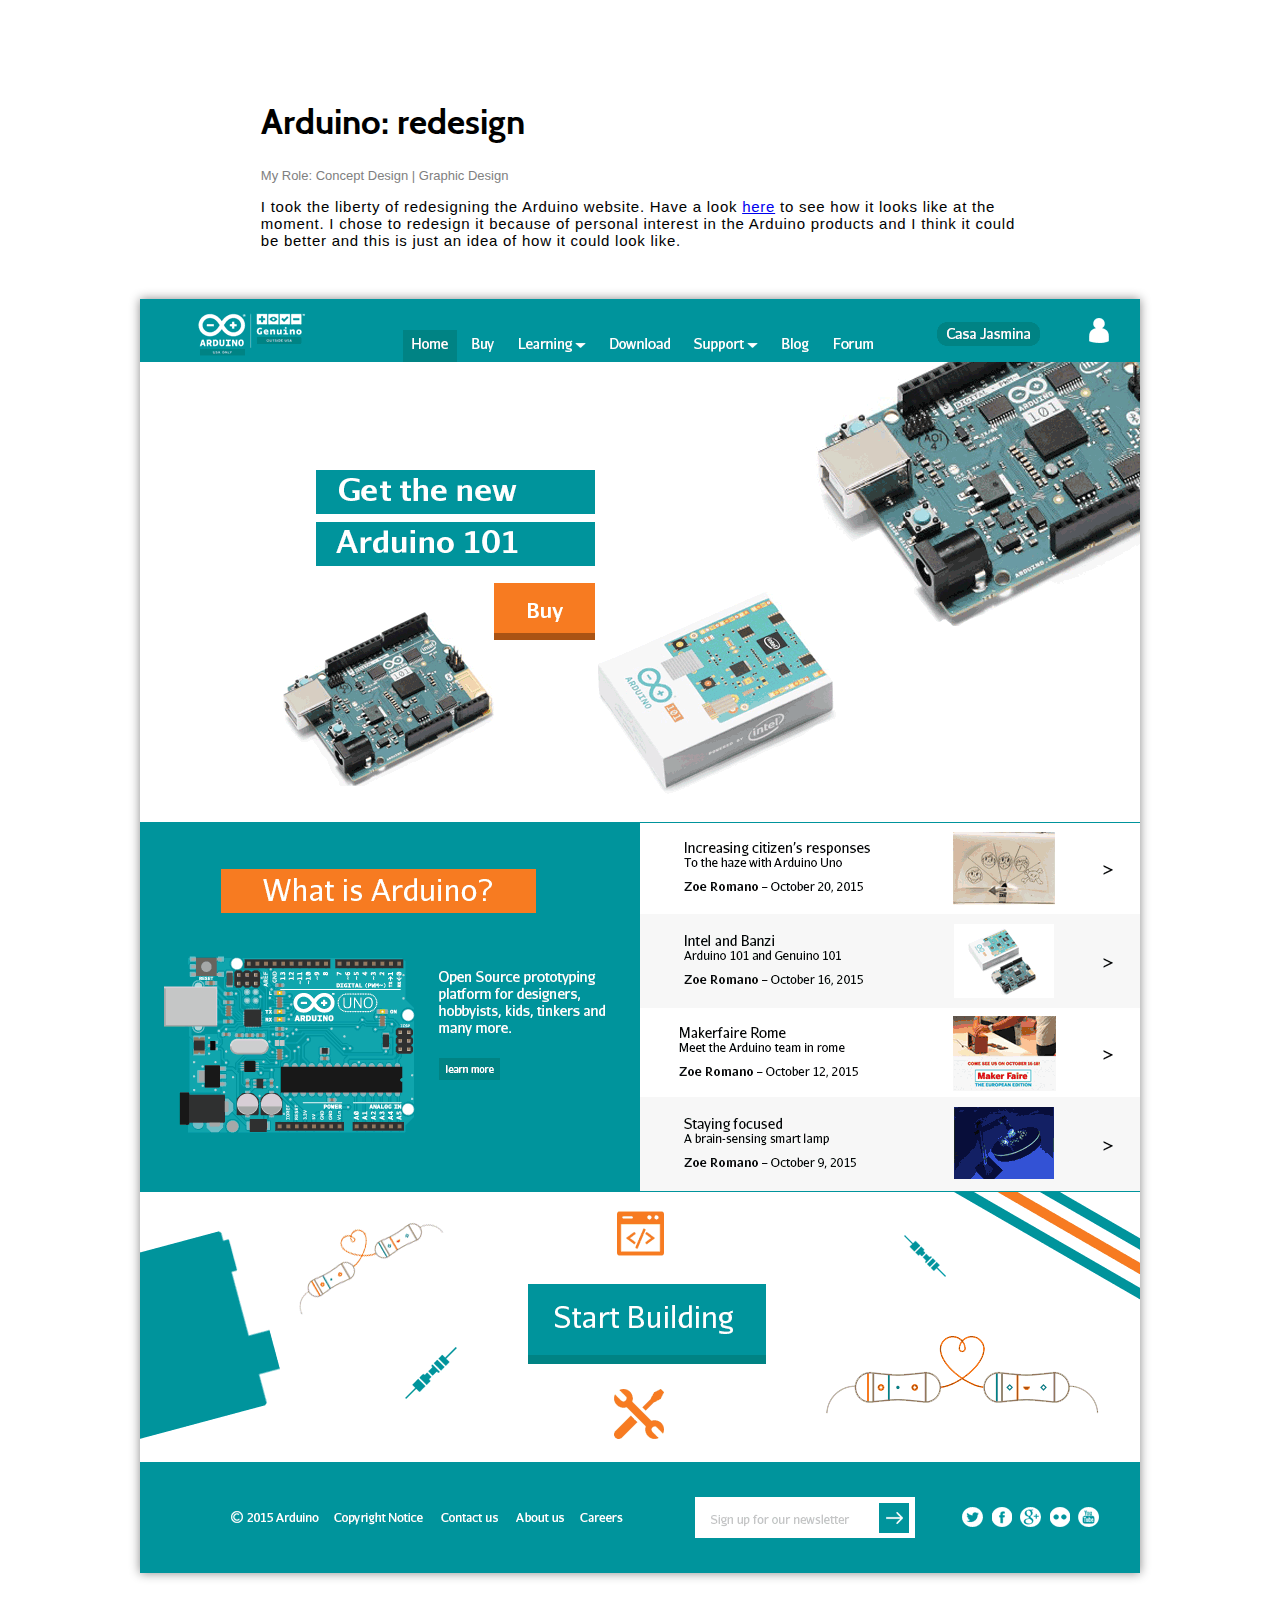
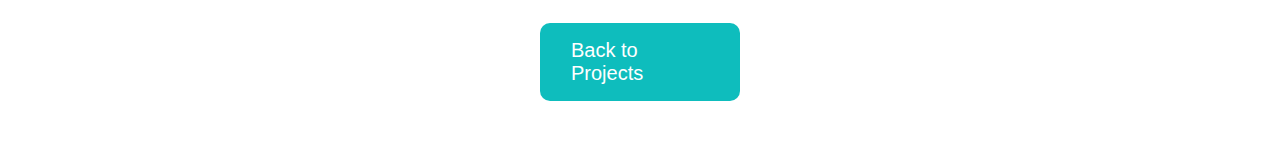
==== arduino.html @ 2155bccd "Haag website" ====
<!DOCTYPE html>
<html lang="en">
<head>
  <meta charset="utf-8">

  <meta name="dcterms.created" content="on, 21 jan 2015 16:00:33 GMT">
  <meta name="description" content="">
  <meta name="keywords" content="">
  <meta name="viewport" content="width=device-width, initial-scale=1">
  <title>Haag Interaction Design</title>

  <link href="http://s3.amazonaws.com/codecademy-content/courses/ltp/css/shift.css" rel="stylesheet">
  <link href='http://fonts.googleapis.com/css?family=Khula:400,600' rel='stylesheet' type='text/css'>
  
  <link rel="stylesheet" href="http://s3.amazonaws.com/codecademy-content/courses/ltp/css/bootstrap.css">
  <link rel="stylesheet" href="css/css.css" >
  
</head>

<body>

  <div class="text-container">
    <h1  class="font-cabin">Arduino: redesign</h1>
    <p><span><b>My Role:</b> Concept Design | Graphic Design</span></p>
    <p class="letter-spacing">
      I took the liberty of redesigning the Arduino website. Have a look <a href="http://www.arduino.cc" target="_blank">here</a> to see how it looks like at the moment. I chose to redesign it because of personal interest in the Arduino products and I think it could be better and this is just an idea of how it could look like.
    </p>
  </div>

  <div class=".img-responsive" id="-img">
    <img src="images/arduino_redesign.png">
  </div>

  <div id="btn-style">
    <a href="index.html#linkProject" style="text-decoration: none;">
      <div class="btn">Back to Projects</div>
    </a>
  </div>
  
</body>
</html>
---- css/css.css ----
body {
  background-color: #fff;
  font-family: 'Lato', sans-serif;
  font-weight:100; 
}

@font-face{
  font-family:Cabin-Regular;
  src: url(../typography/Cabin-Bold.otf);

}

/*hejsan animation*/

.hejsan {
 opacity:0;
}
.hejAn{
 animation: slidein 2s forwards; /* Chrome, Safari, Opera */
}

@keyframes slidein {
 0%   {opacity:0; transform: translateY(0.5em);} 
 25%   {opacity:0; transform: translateY(0em);} 
 50%   {opacity:1; transform: translateY(-0.2em);}
 100%   {opacity:1; transform: translateY(0em);}
}

/*end animation*/


/*Index*/
/*Text*/
.font-cabin{
  font-family:Cabin-Regular;
}

.indexTitle {
  margin-top: 150px;
}
#subtitle-Jonas {
  font-size: 35px;
}

#title-hej{
  color:#8EA674;
  font-size: 65px;
  font-weight: bold;
}

#subtitle-i-love{
  font-size: 17px;
}
.offset-top{
  margin-top: 0px;
}
.letter-spacing{
  letter-spacing: 0.05em;
}

.icon-cog {
  color: black;
}

.icon-cog:hover{
  color:#8EA674;
}

/* project links */
.offset-top-my-work{
  margin-top: 120px;
}
.projectImgLink{
  text-align: center;
}
.projectImgLink li{
  text-align: left;
  margin:0px;
  margin-right: 20px;
  width:250px;/*300px*/
  height:250px; /*400px*/
  display:inline-block;
}

#project-imgs{
  position:absolute;
  width: 250px;
  height: 250px;
}


/*Hover the project links*/
span.text-content {
  font-size: 20px;
  background: orange;
  color: #ffffff ;
  cursor: pointer;
  display: table;
  height: 250px;
  position: absolute;
  width: 250px;
  opacity: 0;
}
span.text-content span {
  display: table-cell;
  text-align: center;
  vertical-align: middle;
}
ul li:hover span.text-content {
  opacity: 1;

}
/*Project pages*/ 
/************EMBED Video************/
.embed-container { 
  position: relative; padding-bottom: 56.25%; height: 0; overflow: hidden; max-width: 100%; 
} 
.embed-container iframe, .embed-container object, .embed-container embed { 
  position: absolute; top: 0; left: 0; width: 100%; height: 100%; 
}


.video{
  display: block;
  margin: 0 auto;
  height: 281px;
  width: 500px;
}
.text-container{
  margin: 0 auto;
  margin-top: 100px;
  margin-bottom: 50px;
  width: 60%;
  height: auto;
}
.text-container h1{
  font-size: 35px;
  font-weight:400; 
}
.text-container span{
  font-size: 13px;
  color:grey;
}
.text-container p{
  margin-top: 0px;
  font-size: 15px;
}

/*Button */
#btn-style{
  width: 200px; 
  border: 0px solid black; 
  padding:0 0px; 
  margin: 50px auto;
}
.btn {
  text-decoration: none;
  display: block;
  -webkit-border-radius: 10;
  -moz-border-radius: 10;
  border-radius: 10px;
  color: #ffffff;
  font-size: 20px;
  background: #0EBDBD;
  padding: 16px  31px;
}

.btn:hover {
  color: #fff;
  opacity: .75;
}
.btn:focus {
  outline:none;
}

/*work*/
img{
  max-width: 100%;
  height: auto;
}

.foot-note-text{
  margin-top: 15px;
  margin-bottom: 40px;

}
/*img shadows*/
#-img>img, .row > div > img, .row > div > a > img{
  box-shadow: 0px 0px 10px #888888;
}
/**/

#-img >img{
  display: block;
  margin: 0 auto;
}




/************************ responsive web design ***************************/


@media only screen and (max-width: 1000px){
  /* Styles */

  .text-container{
    margin-top: 30px;
    
  }

  .indexTitle {
    margin-top: 30px;
    width:  90% ;
  }

  /* projects links*/
  .projectImgLink li{
    margin:0px;
    margin-right: 0px;
  }

  #project-imgs{
    position:absolute;
    width: 250px;
    height: 250px;
  }

  /* projects */

  .video{
    height: 400px;
    width: 100%;
  }
  .text-container{
    width: 90%;
  }
  .text-container h1{
    margin-top: 0px;
  }

  /* Button */
  #btn-style{
    width: 100%; 
    margin-bottom: 0px;
  }

  .btn {
    -webkit-border-radius: 0;
    -moz-border-radius: 0;
    border-radius: 0px;
    padding: 30px;
  }

  }/* end of media only */
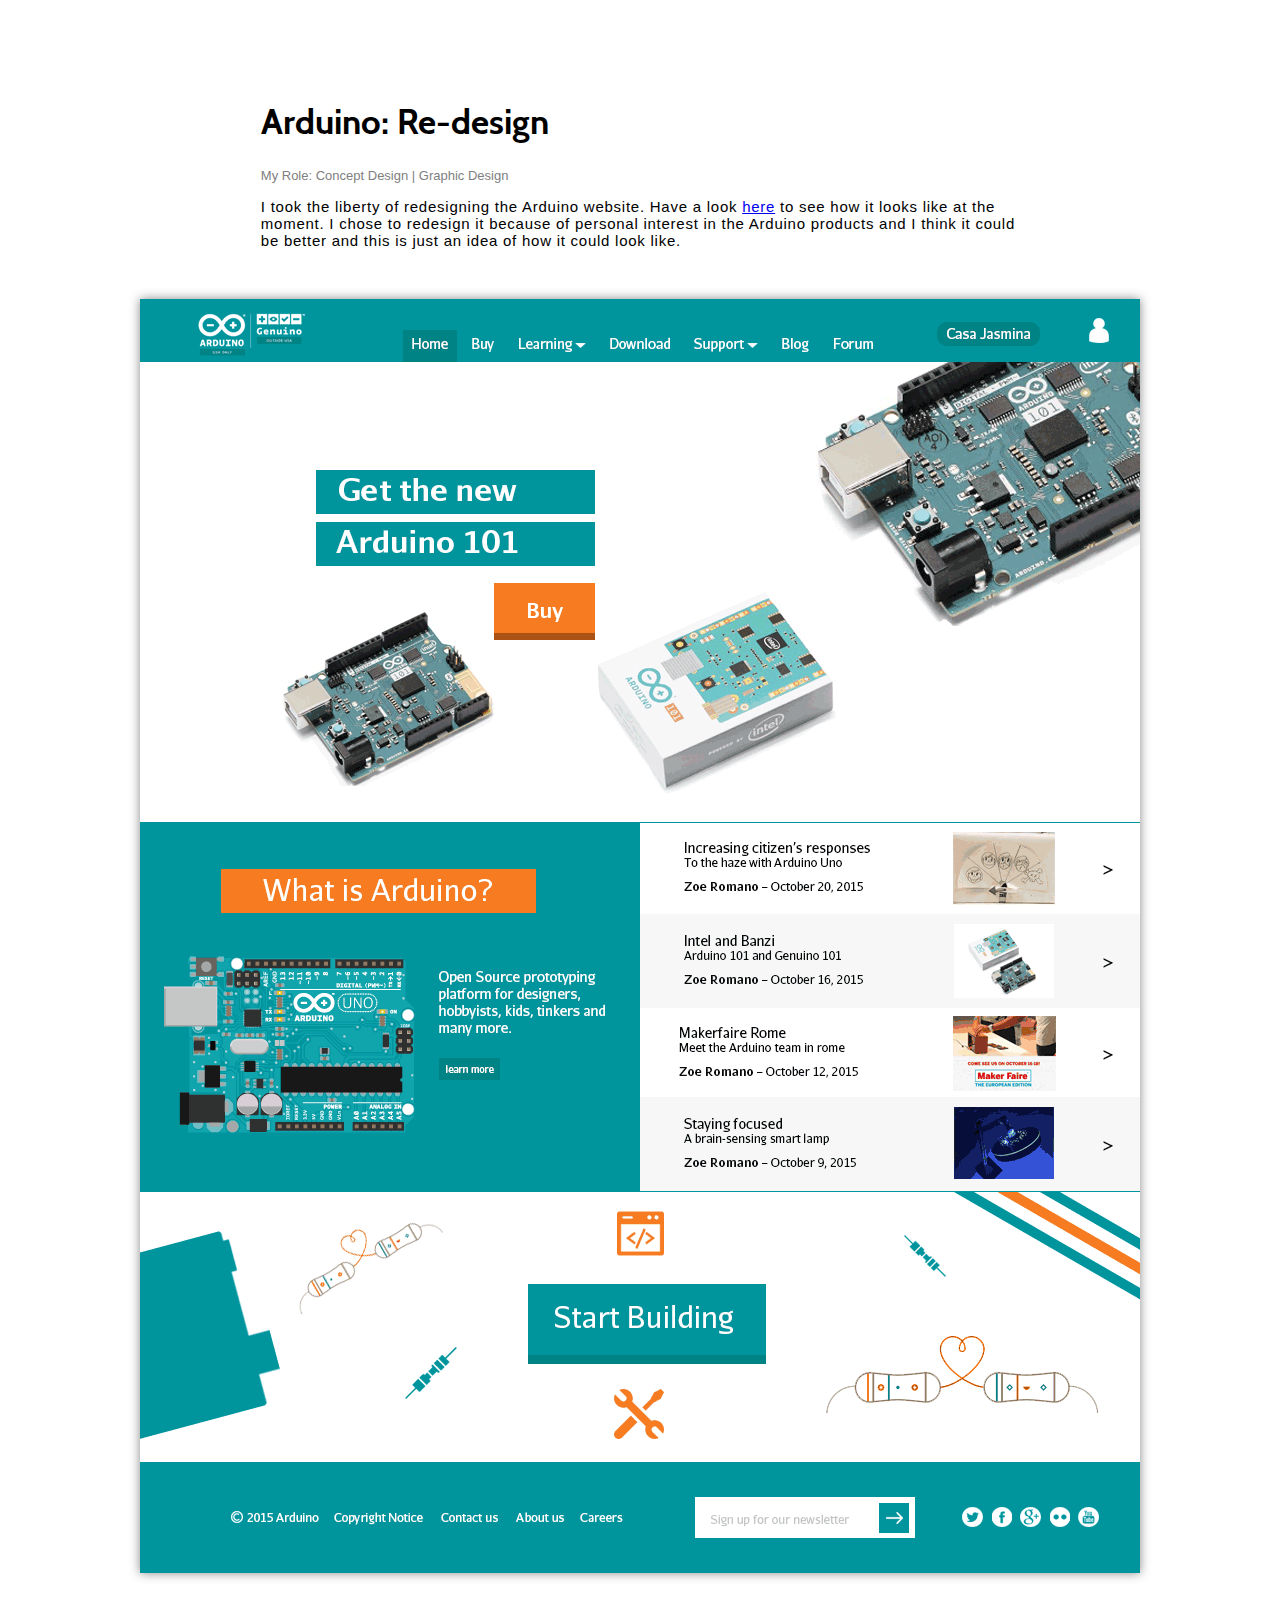
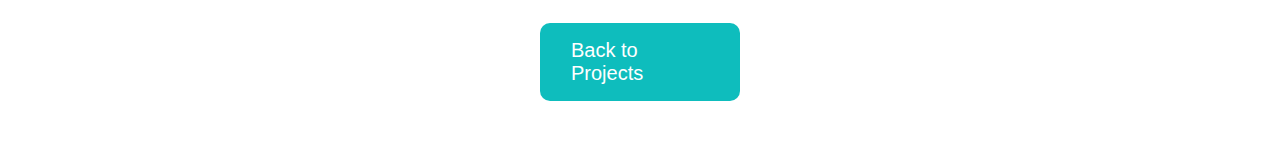
==== commit 594e8739: "Re-design of index page and a few changes on the other pages" ====
--- a/arduino.html
+++ b/arduino.html
@@ -20,7 +20,7 @@
 <body>
 
   <div class="text-container">
-    <h1  class="font-cabin">Arduino: redesign</h1>
+    <h1  class="font-cabin">Arduino: Re-design</h1>
     <p><span><b>My Role:</b> Concept Design | Graphic Design</span></p>
     <p class="letter-spacing">
       I took the liberty of redesigning the Arduino website. Have a look <a href="http://www.arduino.cc" target="_blank">here</a> to see how it looks like at the moment. I chose to redesign it because of personal interest in the Arduino products and I think it could be better and this is just an idea of how it could look like.
--- a/css/css.css
+++ b/css/css.css
@@ -16,15 +16,39 @@
  opacity:0;
 }
 .hejAn{
- animation: slidein 2s forwards; /* Chrome, Safari, Opera */
-}
-
+  animation: slidein 2s forwards; /* Chrome, Safari, Opera */
+  -webkit-animation: slidein 2s forwards;/* Safari 4+ */
+  -moz-animation: slidein 2s forwards; /* Fx 5+ */
+  -o-animation: slidein 2s forwards;/* Opera 12+ */
+}
 @keyframes slidein {
  0%   {opacity:0; transform: translateY(0.5em);} 
  25%   {opacity:0; transform: translateY(0em);} 
  50%   {opacity:1; transform: translateY(-0.2em);}
  100%   {opacity:1; transform: translateY(0em);}
 }
+@-webkit-keyframes slidein {
+ 0%   {opacity:0; transform: translateY(0.5em);} 
+ 25%   {opacity:0; transform: translateY(0em);} 
+ 50%   {opacity:1; transform: translateY(-0.2em);}
+ 100%   {opacity:1; transform: translateY(0em);}
+}
+
+@-moz-keyframes slidein {
+ 0%   {opacity:0; transform: translateY(0.5em);} 
+ 25%   {opacity:0; transform: translateY(0em);} 
+ 50%   {opacity:1; transform: translateY(-0.2em);}
+ 100%   {opacity:1; transform: translateY(0em);}
+}
+
+@-o-keyframes slidein {
+ 0%   {opacity:0; transform: translateY(0.5em);} 
+ 25%   {opacity:0; transform: translateY(0em);} 
+ 50%   {opacity:1; transform: translateY(-0.2em);}
+ 100%   {opacity:1; transform: translateY(0em);}
+}
+
+
 
 /*end animation*/
 
@@ -41,14 +65,30 @@
 #subtitle-Jonas {
   font-size: 35px;
 }
+.inform-text{
+  text-align: center;
+  font-size: 20px;
+  margin:20px 0px 40px 0px;
+}
 
 #title-hej{
   color:#8EA674;
   font-size: 65px;
   font-weight: bold;
 }
-
-#subtitle-i-love{
+.bold{font-weight: bold;}
+.italic{font-style: italic;}
+.redC{color:red;}
+.e-mail{
+  font-size: 17px;
+  text-align: center;
+  margin-top: 20px;
+}
+.well-bg{
+  background-color:#e3e3e3;
+}
+
+#subtitle-i-love, .font-17{
   font-size: 17px;
 }
 .offset-top{
@@ -62,14 +102,23 @@
   color: black;
 }
 
-.icon-cog:hover{
-  color:#8EA674;
-}
-
+/*
+  project links section on index page
+*/
+.onhoverBg:hover{color: #8EA674;}
+.onhover:hover{
+  background-color: #000000;
+   text-decoration: none;
+   color:#fff;
+}
+.onhoverC:hover{
+  color: #ffffff;
+}
 /* project links */
-.offset-top-my-work{
-  margin-top: 120px;
-}
+.project-links{
+  margin-top: 60px;
+}
+/*
 .projectImgLink{
   text-align: center;
 }
@@ -77,8 +126,8 @@
   text-align: left;
   margin:0px;
   margin-right: 20px;
-  width:250px;/*300px*/
-  height:250px; /*400px*/
+  width:250px;
+  height:250px; 
   display:inline-block;
 }
 
@@ -87,7 +136,7 @@
   width: 250px;
   height: 250px;
 }
-
+*/
 
 /*Hover the project links*/
 span.text-content {
@@ -214,17 +263,6 @@
     width:  90% ;
   }
 
-  /* projects links*/
-  .projectImgLink li{
-    margin:0px;
-    margin-right: 0px;
-  }
-
-  #project-imgs{
-    position:absolute;
-    width: 250px;
-    height: 250px;
-  }
 
   /* projects */
 
